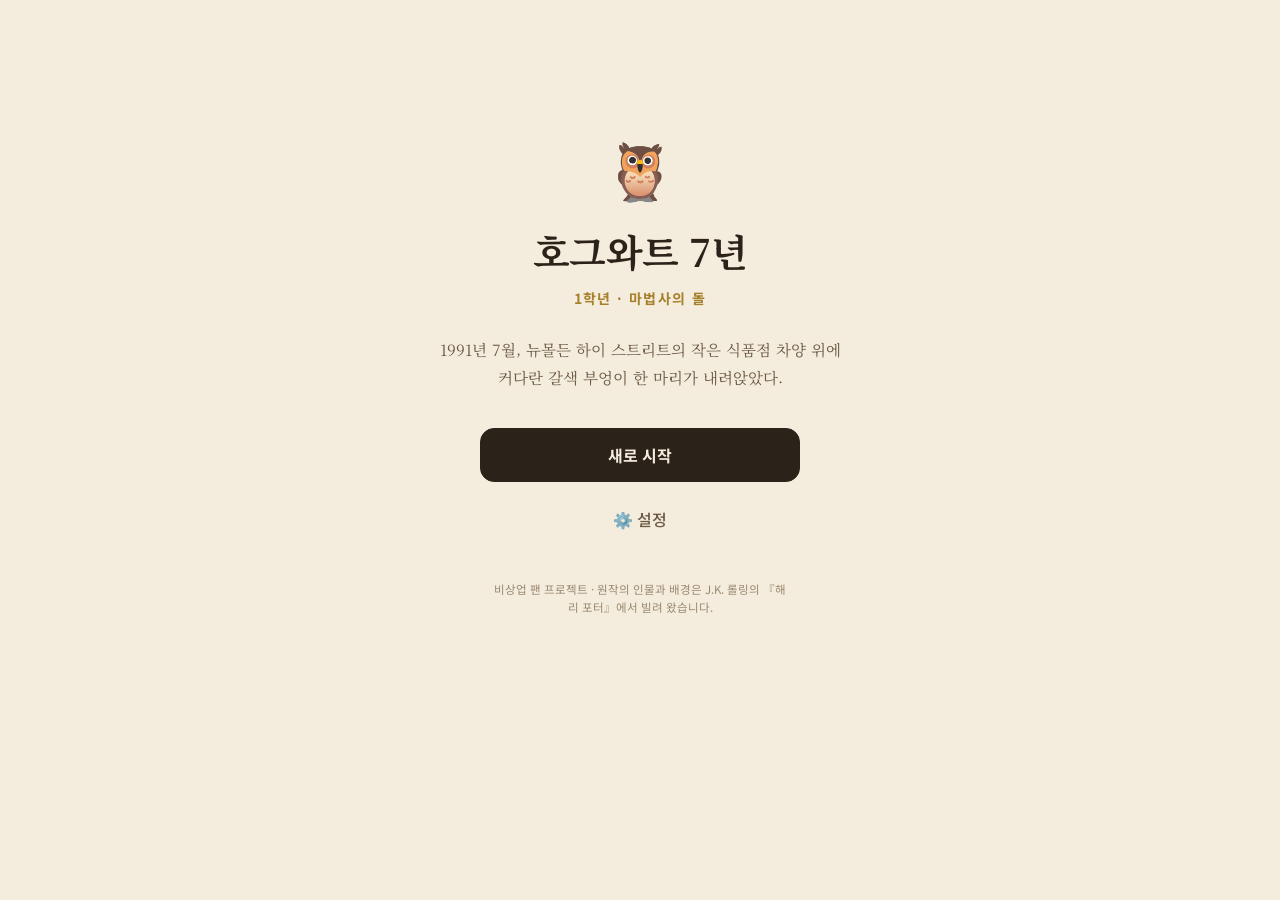
==== index.html @ 5352c22d "판정 개선: 벌점 제거, 속마음 표시, 걸린 것 미리 보기, 다시 해 보기 - 같은 능력치 반복 감점 제거, 새로운 접근에는 성공률·경험치 보너스 - 성공률 숫자 대신 영운의 속마" ====
<!doctype html>
<html lang="ko">
<head>
<meta charset="UTF-8" />
<meta name="viewport" content="width=device-width, initial-scale=1.0, viewport-fit=cover" />
<title>호그와트 7년</title>
<meta name="description" content="해리 포터와 같은 해에 입학한 윤영운의 호그와트 7년 — 사건 카드로 겪는 텍스트 어드벤처" />
<meta name="theme-color" content="#f4ecdc" media="(prefers-color-scheme: light)" />
<meta name="theme-color" content="#16131c" media="(prefers-color-scheme: dark)" />
<link rel="manifest" href="manifest.json" />
<link rel="icon" href="icons/icon-192.png" />
<link rel="apple-touch-icon" href="icons/icon-192.png" />
<link rel="preconnect" href="https://fonts.googleapis.com" />
<link rel="preconnect" href="https://fonts.gstatic.com" crossorigin />
<link href="https://fonts.googleapis.com/css2?family=Noto+Serif+KR:wght@400;600;700&family=Noto+Sans+KR:wght@400;500;700&display=swap" rel="stylesheet" />
<link rel="stylesheet" href="css/style.css" />
</head>
<body>
<div id="app">
  <header id="topbar" hidden>
    <div id="dateline"></div>
    <div id="resbar"></div>
  </header>
  <main id="stage" aria-live="polite"></main>
  <nav id="dock" hidden>
    <button data-sheet="log"><span>📜</span>기록</button>
    <button data-sheet="bag"><span>🎒</span>소지품</button>
    <button data-sheet="me"><span>🪄</span>영운</button>
    <button data-sheet="dex"><span>📖</span>도감</button>
    <button data-sheet="settings"><span>⚙️</span>설정</button>
  </nav>
  <div id="sheet-backdrop" hidden></div>
  <section id="sheet" role="dialog" aria-modal="true" hidden>
    <div class="sheet-grip"></div>
    <div id="sheet-body"></div>
  </section>
  <div id="toast" role="status"></div>
</div>

<!-- 데이터 · 코어 (순서 중요) -->
<script src="js/data/meta.js"></script>
<script src="js/data/voices.js"></script>
<script src="js/core/state.js"></script>
<script src="js/core/rules.js"></script>
<script src="js/core/game.js"></script>
<!-- 1학년 -->
<script src="js/data/year1/prologue.js"></script>
<script src="js/data/year1/canon_autumn.js"></script>
<script src="js/data/year1/canon_spring.js"></script>
<script src="js/data/year1/places_castle.js"></script>
<script src="js/data/year1/places_grounds.js"></script>
<script src="js/data/year1/bonds.js"></script>
<!-- 화면 -->
<script src="js/ui/settings.js"></script>
<script src="js/ui/ui.js"></script>
<script src="js/main.js"></script>
<script src="js/pwa.js"></script>
</body>
</html>
---- css/style.css ----
/* 호그와트 7년 — 양피지(낮) / 밤 테마 */
:root {
  --bg: #f4ecdc;
  --bg2: #ebe0c8;
  --card: #fbf6ea;
  --ink: #2b2219;
  --ink2: #6b5a45;
  --ink3: #9a8a72;
  --line: #d9cbb0;
  --accent: #7a2e2e;
  --gold: #a7802c;
  --good: #2f6b45;
  --bad: #a03a2c;
  --recall: #efe2c2;
  --shadow: 0 1px 2px rgba(60, 40, 10, .08), 0 4px 14px rgba(60, 40, 10, .07);
  --serif: 'Noto Serif KR', 'Nanum Myeongjo', 'AppleMyungjo', serif;
  --sans: 'Noto Sans KR', -apple-system, 'Apple SD Gothic Neo', 'Malgun Gothic', sans-serif;
  --fs: 17.5px;
  color-scheme: light;
}
@media (prefers-color-scheme: dark) {
  :root:not([data-theme="light"]) {
    --bg: #16131c; --bg2: #1f1b27; --card: #221d2b; --ink: #ece4d4; --ink2: #b5a88f; --ink3: #7f7563;
    --line: #3a3345; --accent: #e08a7a; --gold: #d8b56a; --good: #7fc59a; --bad: #f08b7a; --recall: #2c2636;
    --shadow: 0 1px 2px rgba(0,0,0,.3), 0 6px 18px rgba(0,0,0,.25);
    color-scheme: dark;
  }
}
:root[data-theme="dark"] {
  --bg: #16131c; --bg2: #1f1b27; --card: #221d2b; --ink: #ece4d4; --ink2: #b5a88f; --ink3: #7f7563;
  --line: #3a3345; --accent: #e08a7a; --gold: #d8b56a; --good: #7fc59a; --bad: #f08b7a; --recall: #2c2636;
  --shadow: 0 1px 2px rgba(0,0,0,.3), 0 6px 18px rgba(0,0,0,.25);
  color-scheme: dark;
}
:root[data-font="l"] { --fs: 19.5px; }
:root[data-font="xl"] { --fs: 22px; }

* { box-sizing: border-box; }
html { -webkit-text-size-adjust: 100%; }
body {
  margin: 0; background: var(--bg); color: var(--ink); font-family: var(--sans);
  -webkit-font-smoothing: antialiased; -webkit-tap-highlight-color: transparent;
}
button { font: inherit; color: inherit; cursor: pointer; }
#app { max-width: 640px; margin: 0 auto; min-height: 100vh; min-height: 100dvh; }

/* ── 상단 ── */
#topbar {
  position: sticky; top: 0; z-index: 10; background: color-mix(in srgb, var(--bg) 92%, transparent);
  backdrop-filter: blur(8px); -webkit-backdrop-filter: blur(8px);
  padding: calc(env(safe-area-inset-top) + 8px) 16px 8px; border-bottom: 1px solid var(--line);
}
#dateline { display: flex; align-items: center; gap: 8px; font-size: 13px; color: var(--ink2); }
#dateline .year { font-weight: 700; color: var(--ink); }
#dateline .house { margin-left: auto; font-size: 12px; font-weight: 700; color: #fff; background: var(--house); padding: 2px 9px; border-radius: 99px; }
#resbar { display: flex; gap: 4px; margin-top: 6px; }
#resbar .res {
  flex: 1; display: flex; align-items: center; justify-content: center; gap: 4px; padding: 4px 0;
  background: var(--card); border: 1px solid var(--line); border-radius: 9px; font-size: 13px;
}
#resbar .res b { font-variant-numeric: tabular-nums; font-weight: 600; }
#resbar .res.low b { color: var(--bad); }
#resbar .res.up { animation: up .9s; }
#resbar .res.down { animation: down .9s; }
@keyframes up { 0%, 60% { background: color-mix(in srgb, var(--good) 22%, var(--card)); } }
@keyframes down { 0%, 60% { background: color-mix(in srgb, var(--bad) 22%, var(--card)); } }

/* ── 본문 ── */
#stage { padding: 18px 16px calc(96px + env(safe-area-inset-bottom)); }
.scene-head { display: flex; gap: 10px; font-size: 12.5px; color: var(--ink3); letter-spacing: .02em; }
.scene-head span + span::before { content: '·'; margin-right: 10px; }
.scene-title { font-family: var(--serif); font-size: 24px; font-weight: 700; margin: 4px 0 18px; line-height: 1.35; letter-spacing: -.01em; }
.prose { font-family: var(--serif); font-size: var(--fs); line-height: 1.85; word-break: keep-all; overflow-wrap: anywhere; }
.prose p { margin: 0 0 1em; }
.prose p:not(.shown) { display: none; }
.prose em { font-style: italic; color: var(--ink2); }
:root[data-motion="full"] .prose p.shown { animation: fadein .5s ease-out; }
@keyframes fadein { from { opacity: 0; } to { opacity: 1; } }

.recall {
  display: flex; gap: 10px; align-items: flex-start; background: var(--recall); border-left: 3px solid var(--gold);
  padding: 10px 12px; border-radius: 8px; margin: -6px 0 16px; font-size: 14px; color: var(--ink2); line-height: 1.6;
}
.recall b { display: block; color: var(--ink); font-size: 13px; }

.chips { display: flex; flex-wrap: wrap; gap: 6px; margin: 4px 0 16px; }
.chip { font-size: 12.5px; padding: 3px 9px; border-radius: 99px; border: 1px solid var(--line); background: var(--card); color: var(--ink2); }
.chip.good { color: var(--good); border-color: color-mix(in srgb, var(--good) 40%, var(--line)); }
.chip.bad { color: var(--bad); border-color: color-mix(in srgb, var(--bad) 40%, var(--line)); }
.chip.big { font-weight: 700; }

.result { border-top: 1px dashed var(--line); margin-top: 8px; padding-top: 18px; }
.picked { font-family: var(--serif); color: var(--ink2); font-size: 15.5px; margin-bottom: 8px; }
.picked span { color: var(--gold); font-weight: 700; }
.grade { display: inline-block; font-size: 13px; font-weight: 700; padding: 3px 10px; border-radius: 6px; margin-bottom: 12px; }
.grade small { font-weight: 400; opacity: .7; margin-left: 4px; }
.g-crit { background: var(--gold); color: #fff; }
.g-success { background: color-mix(in srgb, var(--good) 18%, var(--card)); color: var(--good); }
.g-fail { background: color-mix(in srgb, var(--bad) 14%, var(--card)); color: var(--bad); }
.g-fumble { background: var(--bad); color: #fff; }

/* ── 선택지 ── */
.choices { display: flex; flex-direction: column; gap: 10px; margin-top: 8px; }
:root[data-motion="full"] .choices.appear .choice { animation: fadein .4s ease-out both; }
.choice {
  text-align: left; background: var(--card); border: 1px solid var(--line); border-radius: 14px;
  padding: 12px 14px; box-shadow: var(--shadow); transition: transform .08s;
}
.choice:active { transform: scale(.985); }
.choice:disabled { opacity: .5; }
.choice-top { display: flex; align-items: center; gap: 8px; margin-bottom: 4px; min-height: 4px; }
.tag { font-size: 12px; color: var(--ink2); background: var(--bg2); padding: 2px 8px; border-radius: 6px; }
.tag.key { color: var(--gold); }
.pct { margin-left: auto; font-size: 13px; font-weight: 700; font-variant-numeric: tabular-nums; color: var(--ink2); }
.pct.hi { color: var(--good); }
.pct.lo { color: var(--bad); }
.choice-label { font-family: var(--serif); font-size: calc(var(--fs) - 1px); line-height: 1.55; }
.bonus { display: flex; flex-wrap: wrap; gap: 6px; margin-top: 6px; }
.bonus span { font-size: 11.5px; color: var(--gold); }
.bonus span.neg { color: var(--bad); }
.continue {
  align-self: flex-end; background: var(--ink); color: var(--bg); border: 0; border-radius: 99px;
  padding: 12px 26px; font-weight: 700; font-size: 15px; box-shadow: var(--shadow);
}
.continue span { margin-left: 4px; }

/* ── 행선지 ── */
.travel-head { display: flex; align-items: center; gap: 10px; font-size: 12.5px; color: var(--ink3); }
.progress { flex: 1; height: 4px; background: var(--bg2); border-radius: 99px; overflow: hidden; }
.progress i { display: block; height: 100%; background: var(--gold); }
.travel-mood { font-family: var(--serif); color: var(--ink2); line-height: 1.7; margin: -8px 0 18px; }
.cards { display: flex; flex-direction: column; gap: 10px; }
.place {
  display: flex; align-items: center; gap: 14px; text-align: left; background: var(--card);
  border: 1px solid var(--line); border-radius: 16px; padding: 14px; box-shadow: var(--shadow);
}
.place.safe { background: color-mix(in srgb, var(--good) 6%, var(--card)); }
.place.danger { border-color: color-mix(in srgb, var(--bad) 35%, var(--line)); }
.picon { font-size: 30px; width: 42px; text-align: center; }
.pbody { flex: 1; display: flex; flex-direction: column; gap: 2px; }
.pbody b { font-family: var(--serif); font-size: 17px; }
.pbody small { color: var(--ink2); font-size: 13px; }
.phint { font-size: 15px; letter-spacing: 2px; }
.legend { font-size: 12px; color: var(--ink3); text-align: center; margin-top: 14px; }

/* ── 타이틀 ── */
.title-screen { text-align: center; padding-top: 12vh; display: flex; flex-direction: column; align-items: center; gap: 10px; }
.title-screen .owl { font-size: 56px; }
.title-screen h1 { font-family: var(--serif); font-size: 38px; margin: 6px 0 0; letter-spacing: -.02em; }
.tag-line { color: var(--gold); font-weight: 700; margin: 0; letter-spacing: .1em; font-size: 14px; }
.opening { font-family: var(--serif); color: var(--ink2); line-height: 1.8; margin: 18px 0 26px; font-size: 15.5px; word-break: keep-all; }
.primary, .secondary, .ghost, .danger-btn {
  width: min(320px, 100%); border-radius: 14px; padding: 14px; font-weight: 700; font-size: 16px; border: 1px solid var(--line);
}
.primary { background: var(--ink); color: var(--bg); border-color: var(--ink); }
.primary small { display: block; font-weight: 400; opacity: .75; font-size: 12px; margin-top: 2px; }
.secondary { background: var(--card); }
.ghost { background: transparent; border-color: transparent; color: var(--ink2); font-weight: 500; }
.danger-btn { background: var(--bad); color: #fff; border-color: var(--bad); margin: 8px 0; width: 100%; }
.fine { font-size: 11.5px; color: var(--ink3); margin-top: 24px; line-height: 1.6; max-width: 300px; }

/* ── 학년말 ── */
.yearend { text-align: center; }
.yearend .crest {
  width: 72px; height: 72px; margin: 10px auto 0; border-radius: 50%; background: var(--house); color: #fff;
  display: flex; align-items: center; justify-content: center; font-family: var(--serif); font-size: 18px; font-weight: 700;
}
.yearend h2 { font-family: var(--serif); font-size: 30px; margin: 12px 0 2px; }
.yearend .sub { color: var(--ink2); font-size: 14px; margin: 0 0 18px; }
.yearend h3, .sheet-content h3 { font-family: var(--serif); text-align: left; font-size: 17px; margin: 22px 0 10px; }
.yearend .note { font-family: var(--serif); color: var(--ink2); line-height: 1.8; margin: 26px 0 18px; font-size: 15px; }
.stats-grid { display: grid; grid-template-columns: repeat(5, 1fr); gap: 6px; }
.stats-grid div { background: var(--card); border: 1px solid var(--line); border-radius: 12px; padding: 8px 0; display: flex; flex-direction: column; align-items: center; }
.stats-grid b { font-size: 20px; }
.stats-grid small { font-size: 11.5px; color: var(--ink2); }
.summary, .kvlist { list-style: none; padding: 0; margin: 16px 0 0; text-align: left; }
.summary li, .kvlist li { display: flex; justify-content: space-between; padding: 9px 2px; border-bottom: 1px solid var(--line); font-size: 14.5px; }
.rels { list-style: none; padding: 0; margin: 0; text-align: left; }
.rels li { display: grid; grid-template-columns: 9.5em 1fr; align-items: center; gap: 10px; font-size: 14px; padding: 5px 0; }
.rels i { display: block; height: 6px; border-radius: 99px; background: var(--gold); }
.mems { list-style: none; padding: 0; margin: 0; text-align: left; font-size: 14px; line-height: 1.6; color: var(--ink2); }
.mems li { padding: 7px 0; border-bottom: 1px solid var(--line); }
.mems b { color: var(--ink); margin-right: 4px; }

/* ── 하단 독 ── */
#dock {
  position: fixed; left: 0; right: 0; bottom: 0; z-index: 10; display: flex; justify-content: center;
  background: color-mix(in srgb, var(--bg) 94%, transparent); backdrop-filter: blur(8px); -webkit-backdrop-filter: blur(8px);
  border-top: 1px solid var(--line); padding: 6px 8px calc(6px + env(safe-area-inset-bottom));
}
#dock button { flex: 1; max-width: 120px; background: none; border: 0; display: flex; flex-direction: column; align-items: center; gap: 1px; font-size: 11.5px; color: var(--ink2); padding: 4px 0; }
#dock button span { font-size: 19px; }

/* ── 바텀시트 ── */
#sheet-backdrop { position: fixed; inset: 0; background: rgba(20, 12, 4, .38); z-index: 20; }
#sheet {
  position: fixed; left: 0; right: 0; bottom: 0; z-index: 21; max-width: 640px; margin: 0 auto; max-height: 82vh; overflow-y: auto;
  background: var(--bg); border-radius: 20px 20px 0 0; padding: 8px 18px calc(24px + env(safe-area-inset-bottom)); box-shadow: 0 -8px 30px rgba(0,0,0,.2);
}
:root[data-motion="full"] #sheet.open { animation: sheetup .25s ease-out; }
@keyframes sheetup { from { transform: translateY(30px); opacity: 0; } }
.sheet-grip { width: 40px; height: 4px; background: var(--line); border-radius: 99px; margin: 4px auto 6px; }
.sheet-content h3:first-child { margin-top: 10px; }
.kv { display: flex; justify-content: space-between; gap: 12px; font-size: 14.5px; padding: 8px 0; border-bottom: 1px solid var(--line); margin: 0; }
.kv span { color: var(--ink2); flex-shrink: 0; }
.kv b { text-align: right; font-weight: 600; }
.items, .log, .cardlist { list-style: none; padding: 0; margin: 0; }
.items li { display: flex; align-items: center; gap: 12px; padding: 10px 0; border-bottom: 1px solid var(--line); }
.items .ic { font-size: 22px; width: 30px; text-align: center; }
.items li div { flex: 1; display: flex; flex-direction: column; gap: 2px; }
.items small { color: var(--ink2); font-size: 12.5px; line-height: 1.5; }
.items .use { background: var(--ink); color: var(--bg); border: 0; border-radius: 8px; padding: 6px 12px; font-size: 13px; font-weight: 700; }
.log li { padding: 10px 0; border-bottom: 1px solid var(--line); display: flex; flex-direction: column; gap: 2px; font-size: 14px; }
.log small { color: var(--ink3); font-size: 11.5px; }
.log span { color: var(--ink2); font-family: var(--serif); }
.log .g { font-style: normal; font-size: 11.5px; color: var(--gold); margin-left: 4px; }
.cardlist { display: grid; grid-template-columns: 1fr 1fr; gap: 8px; }
.cardlist li { background: var(--card); border: 1px solid var(--line); border-radius: 12px; padding: 10px; display: flex; flex-direction: column; gap: 4px; }
.cardlist li b { font-family: var(--serif); font-size: 14px; }
.cardlist li small { font-size: 11.5px; color: var(--ink2); line-height: 1.5; }
.cardlist li.locked { opacity: .5; }
.empty { color: var(--ink3); font-size: 14px; padding: 10px 0; border: 0 !important; }
.hint { font-size: 13px; color: var(--ink2); line-height: 1.6; }
.setting { display: flex; flex-direction: column; gap: 8px; margin: 14px 0; font-size: 14.5px; }
.seg { display: flex; background: var(--bg2); border-radius: 10px; padding: 3px; gap: 3px; }
.seg button { flex: 1; border: 0; background: none; padding: 8px 4px; border-radius: 8px; font-size: 13.5px; color: var(--ink2); }
.seg button.on { background: var(--card); color: var(--ink); font-weight: 700; box-shadow: var(--shadow); }
.sheet-content .secondary { width: 100%; }

#toast {
  position: fixed; left: 50%; bottom: calc(84px + env(safe-area-inset-bottom)); transform: translateX(-50%) translateY(10px);
  background: var(--ink); color: var(--bg); padding: 10px 16px; border-radius: 12px; font-size: 13.5px; max-width: calc(100% - 32px);
  opacity: 0; pointer-events: none; transition: opacity .2s, transform .2s; z-index: 30; line-height: 1.5;
}
#toast.show { opacity: 1; transform: translateX(-50%); }
:root[data-motion="reduce"] *, :root[data-motion="reduce"] *::before { animation: none !important; transition: none !important; }
[hidden] { display: none !important; }
.choice-top:empty { display: none; }

/* ── 잠긴 길 · 열린 길 · 덕분에 ── */
.choice.locked { opacity: .62; box-shadow: none; background: transparent; border-style: dashed; cursor: default; }
.choice.locked .choice-label { color: var(--ink2); }
.tag.lock { color: var(--ink3); }
.need { font-size: 12.5px; color: var(--ink2); margin-top: 6px; line-height: 1.5; }
.need small { color: var(--ink3); }
.choice.opened { border-color: color-mix(in srgb, var(--gold) 55%, var(--line)); }
.opened-by { font-size: 12px; color: var(--gold); font-weight: 700; margin-bottom: 4px; }
.thanks { background: var(--recall); border-left: 3px solid var(--gold); border-radius: 8px; padding: 8px 12px; margin: 0 0 12px; font-size: 13.5px; color: var(--ink); line-height: 1.6; }
/* ── 레벨업 ── */
.levelup { background: var(--card); border: 1px solid color-mix(in srgb, var(--gold) 55%, var(--line)); border-radius: 14px; padding: 12px; margin: 4px 0 14px; }
.levelup p { margin: 0 0 10px; font-size: 14.5px; }
.levelup p small { color: var(--ink3); margin-left: 6px; }
.levelup .done { margin: 0; color: var(--ink2); }
.stat-pick { display: grid; grid-template-columns: repeat(5, 1fr); gap: 6px; }
.stat-pick button { background: var(--bg2); border: 1px solid var(--line); border-radius: 10px; padding: 8px 0; display: flex; flex-direction: column; align-items: center; }
.stat-pick button:active { background: var(--gold); color: var(--bg); }
.stat-pick b { font-size: 18px; }
.stat-pick small { font-size: 11px; color: var(--ink2); }
.rels li span small { display: block; font-size: 11px; color: var(--ink3); }
#dock button.badge span { position: relative; }
#dock button.badge span::after { content: ''; position: absolute; top: -2px; right: -6px; width: 8px; height: 8px; border-radius: 50%; background: var(--bad); }
.thanks.failed { border-left-color: var(--ink3); color: var(--ink2); }
.thanks .th-head { font-weight: 700; font-size: 12.5px; margin-bottom: 2px; }

/* ── 속마음 · 걸린 것 · 다시 해 보기 ── */
.voice { font-family: var(--serif); font-style: italic; font-size: 14px; margin-top: 6px; color: var(--ink2); }
.voice::before { content: '💭 '; font-style: normal; }
.voice.v-sure { color: var(--good); }
.voice.v-scared { color: var(--bad); }
.stakes { display: flex; flex-wrap: wrap; gap: 4px 12px; margin-top: 6px; font-size: 11.5px; }
.stakes .g { color: var(--good); }
.stakes .r { color: var(--bad); }
.retry {
  text-align: left; background: var(--card); border: 1px dashed color-mix(in srgb, var(--gold) 70%, var(--line));
  border-radius: 14px; padding: 12px 14px; font-family: var(--serif); font-size: 15px;
}
.retry small { display: block; font-family: var(--sans); font-size: 11.5px; color: var(--ink3); margin-top: 2px; }
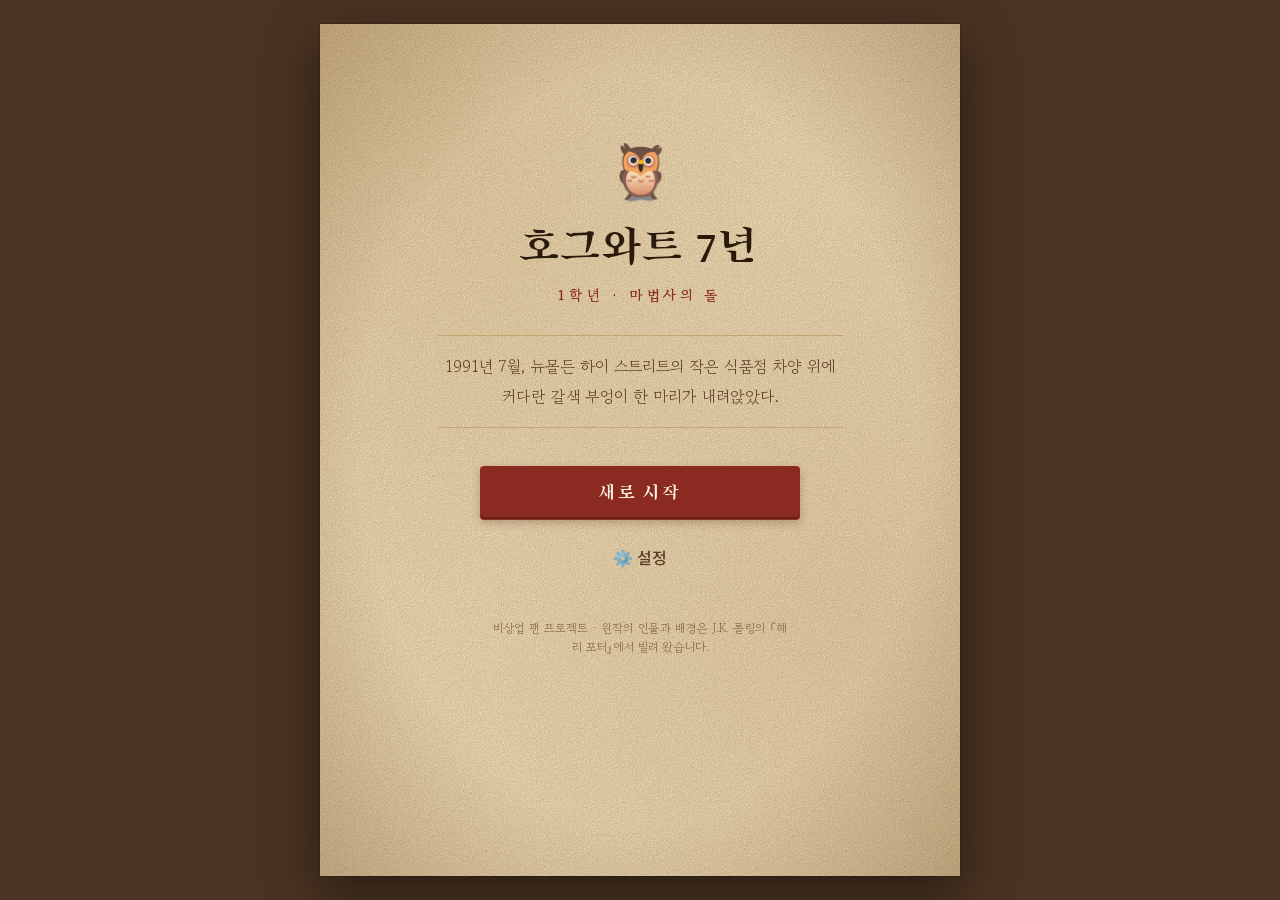
==== commit fdca7cca: "양피지 스타일 UI: 종이 결·그을린 가장자리, 붉은 머리글자, 밀랍 인장 능력치, 도장 판정, 가죽 메뉴 - 제목은 송명체, 본문은 고운바탕(대비 높은 먹색), 작은 안내 글은 " ====
--- a/index.html
+++ b/index.html
@@ -5,14 +5,14 @@
 <meta name="viewport" content="width=device-width, initial-scale=1.0, viewport-fit=cover" />
 <title>호그와트 7년</title>
 <meta name="description" content="해리 포터와 같은 해에 입학한 윤영운의 호그와트 7년 — 사건 카드로 겪는 텍스트 어드벤처" />
-<meta name="theme-color" content="#f4ecdc" media="(prefers-color-scheme: light)" />
-<meta name="theme-color" content="#16131c" media="(prefers-color-scheme: dark)" />
+<meta name="theme-color" content="#f3e5c4" media="(prefers-color-scheme: light)" />
+<meta name="theme-color" content="#2a2017" media="(prefers-color-scheme: dark)" />
 <link rel="manifest" href="manifest.json" />
 <link rel="icon" href="icons/icon-192.png" />
 <link rel="apple-touch-icon" href="icons/icon-192.png" />
 <link rel="preconnect" href="https://fonts.googleapis.com" />
 <link rel="preconnect" href="https://fonts.gstatic.com" crossorigin />
-<link href="https://fonts.googleapis.com/css2?family=Noto+Serif+KR:wght@400;600;700&family=Noto+Sans+KR:wght@400;500;700&display=swap" rel="stylesheet" />
+<link href="https://fonts.googleapis.com/css2?family=Song+Myung&family=Gowun+Batang:wght@400;700&family=Noto+Serif+KR:wght@400;700&family=Noto+Sans+KR:wght@400;500;700&display=swap" rel="stylesheet" />
 <link rel="stylesheet" href="css/style.css" />
 </head>
 <body>
--- a/css/style.css
+++ b/css/style.css
@@ -1,235 +1,343 @@
-/* 호그와트 7년 — 양피지(낮) / 밤 테마 */
+/* 호그와트 7년 — 책상 위의 양피지 한 장
+   낮: 햇빛 아래 양피지 · 밤: 촛불 아래 양피지
+   본문은 진한 먹색(대비 12:1 이상), 장식은 테두리·제목·도장에만 쓴다 */
 :root {
-  --bg: #f4ecdc;
-  --bg2: #ebe0c8;
-  --card: #fbf6ea;
-  --ink: #2b2219;
-  --ink2: #6b5a45;
-  --ink3: #9a8a72;
-  --line: #d9cbb0;
-  --accent: #7a2e2e;
-  --gold: #a7802c;
-  --good: #2f6b45;
-  --bad: #a03a2c;
-  --recall: #efe2c2;
-  --shadow: 0 1px 2px rgba(60, 40, 10, .08), 0 4px 14px rgba(60, 40, 10, .07);
-  --serif: 'Noto Serif KR', 'Nanum Myeongjo', 'AppleMyungjo', serif;
+  --desk: #4a3322;          /* 바깥 책상 */
+  --paper: #f3e5c4;         /* 양피지 */
+  --paper-deep: #e6d2a6;    /* 덧댄 종이·패널 */
+  --slip: #f8eed6;          /* 선택지 쪽지 */
+  --ink: #2a1a0c;           /* 먹 */
+  --ink2: #5a3f26;
+  --ink3: #866848;
+  --rule: #c4a571;          /* 괘선 */
+  --seal: #8a2a20;          /* 밀랍 붉은색 */
+  --seal-ink: #fbefdc;
+  --gold: #8f6a1c;          /* 금박 (종이 위에서 읽히는 어두운 금) */
+  --good: #2c5e33;
+  --bad: #9a2c1f;
+  --leather: #3a2516;       /* 가죽 띠 */
+  --leather-ink: #ecd9a9;
+  --edge: rgba(110, 66, 20, .28);   /* 그을린 가장자리 */
+  --grain-alpha: .10;
+  --shadow: 0 1px 0 rgba(255,255,255,.45) inset, 0 1px 2px rgba(70,40,10,.10), 0 3px 10px rgba(70,40,10,.10);
+  --display: 'Song Myung', 'Gowun Batang', 'Noto Serif KR', serif;
+  --serif: 'Gowun Batang', 'Noto Serif KR', 'Nanum Myeongjo', 'AppleMyungjo', serif;
   --sans: 'Noto Sans KR', -apple-system, 'Apple SD Gothic Neo', 'Malgun Gothic', sans-serif;
-  --fs: 17.5px;
+  --fs: 18px;
+  --s-courage: #8a2a20; --s-wisdom: #24456f; --s-diligence: #8a6414; --s-cunning: #285c3d; --s-magic: #5a3478;
   color-scheme: light;
 }
 @media (prefers-color-scheme: dark) {
   :root:not([data-theme="light"]) {
-    --bg: #16131c; --bg2: #1f1b27; --card: #221d2b; --ink: #ece4d4; --ink2: #b5a88f; --ink3: #7f7563;
-    --line: #3a3345; --accent: #e08a7a; --gold: #d8b56a; --good: #7fc59a; --bad: #f08b7a; --recall: #2c2636;
-    --shadow: 0 1px 2px rgba(0,0,0,.3), 0 6px 18px rgba(0,0,0,.25);
+    --desk: #0b0805; --paper: #2a2017; --paper-deep: #352a1e; --slip: #33281c;
+    --ink: #f1e3c3; --ink2: #d2bb8f; --ink3: #a08a66; --rule: #6a5434;
+    --seal: #c8584a; --seal-ink: #fff3e3; --gold: #e2b65e; --good: #9fd29c; --bad: #f2937f;
+    --leather: #160f09; --leather-ink: #e8cf92; --edge: rgba(0, 0, 0, .55); --grain-alpha: .06;
+    --shadow: 0 1px 2px rgba(0,0,0,.4), 0 4px 14px rgba(0,0,0,.35);
+    --s-courage: #e07a6c; --s-wisdom: #8db4e8; --s-diligence: #e0b85e; --s-cunning: #84c99c; --s-magic: #c3a0e8;
     color-scheme: dark;
   }
 }
 :root[data-theme="dark"] {
-  --bg: #16131c; --bg2: #1f1b27; --card: #221d2b; --ink: #ece4d4; --ink2: #b5a88f; --ink3: #7f7563;
-  --line: #3a3345; --accent: #e08a7a; --gold: #d8b56a; --good: #7fc59a; --bad: #f08b7a; --recall: #2c2636;
-  --shadow: 0 1px 2px rgba(0,0,0,.3), 0 6px 18px rgba(0,0,0,.25);
+  --desk: #0b0805; --paper: #2a2017; --paper-deep: #352a1e; --slip: #33281c;
+  --ink: #f1e3c3; --ink2: #d2bb8f; --ink3: #a08a66; --rule: #6a5434;
+  --seal: #c8584a; --seal-ink: #fff3e3; --gold: #e2b65e; --good: #9fd29c; --bad: #f2937f;
+  --leather: #160f09; --leather-ink: #e8cf92; --edge: rgba(0, 0, 0, .55); --grain-alpha: .06;
+  --shadow: 0 1px 2px rgba(0,0,0,.4), 0 4px 14px rgba(0,0,0,.35);
+  --s-courage: #e07a6c; --s-wisdom: #8db4e8; --s-diligence: #e0b85e; --s-cunning: #84c99c; --s-magic: #c3a0e8;
   color-scheme: dark;
 }
-:root[data-font="l"] { --fs: 19.5px; }
-:root[data-font="xl"] { --fs: 22px; }
+:root[data-font="l"] { --fs: 20px; }
+:root[data-font="xl"] { --fs: 22.5px; }
 
 * { box-sizing: border-box; }
 html { -webkit-text-size-adjust: 100%; }
 body {
-  margin: 0; background: var(--bg); color: var(--ink); font-family: var(--sans);
+  margin: 0; color: var(--ink); font-family: var(--sans);
+  background-color: var(--desk);
   -webkit-font-smoothing: antialiased; -webkit-tap-highlight-color: transparent;
 }
 button { font: inherit; color: inherit; cursor: pointer; }
-#app { max-width: 640px; margin: 0 auto; min-height: 100vh; min-height: 100dvh; }
-
-/* ── 상단 ── */
+button:focus-visible { outline: 2px solid var(--gold); outline-offset: 2px; }
+
+/* 양피지 한 장: 종이 결(노이즈) + 얼룩 + 그을린 가장자리 */
+#app {
+  position: relative; max-width: 640px; margin: 0 auto; min-height: 100vh; min-height: 100dvh;
+  background-color: var(--paper);
+  background-image:
+    url("data:image/svg+xml,%3Csvg xmlns='http://www.w3.org/2000/svg' width='180' height='180'%3E%3Cfilter id='n'%3E%3CfeTurbulence type='fractalNoise' baseFrequency='.85' numOctaves='3' stitchTiles='stitch'/%3E%3CfeColorMatrix values='0 0 0 0 .32 0 0 0 0 .2 0 0 0 0 .08 0 0 0 1 0'/%3E%3C/filter%3E%3Crect width='100%25' height='100%25' filter='url(%23n)' opacity='.5'/%3E%3C/svg%3E"),
+    radial-gradient(ellipse at 18% 12%, rgba(160, 110, 40, .10), transparent 45%),
+    radial-gradient(ellipse at 85% 70%, rgba(150, 95, 30, .09), transparent 50%),
+    radial-gradient(ellipse at 50% 50%, transparent 62%, var(--edge) 100%);
+  background-blend-mode: multiply, normal, normal, normal;
+}
+:root[data-theme="dark"] #app { background-blend-mode: soft-light, normal, normal, normal; }
+@media (prefers-color-scheme: dark) { :root:not([data-theme="light"]) #app { background-blend-mode: soft-light, normal, normal, normal; } }
+@media (min-width: 660px) {
+  #app { margin: 24px auto; min-height: calc(100vh - 48px); box-shadow: 0 0 0 1px rgba(0,0,0,.15), 0 18px 50px rgba(0,0,0,.45); }
+}
+
+/* ── 상단: 머리 괘선 ── */
 #topbar {
-  position: sticky; top: 0; z-index: 10; background: color-mix(in srgb, var(--bg) 92%, transparent);
-  backdrop-filter: blur(8px); -webkit-backdrop-filter: blur(8px);
-  padding: calc(env(safe-area-inset-top) + 8px) 16px 8px; border-bottom: 1px solid var(--line);
-}
-#dateline { display: flex; align-items: center; gap: 8px; font-size: 13px; color: var(--ink2); }
-#dateline .year { font-weight: 700; color: var(--ink); }
-#dateline .house { margin-left: auto; font-size: 12px; font-weight: 700; color: #fff; background: var(--house); padding: 2px 9px; border-radius: 99px; }
+  position: sticky; top: 0; z-index: 10;
+  background: color-mix(in srgb, var(--paper) 94%, transparent);
+  backdrop-filter: blur(6px); -webkit-backdrop-filter: blur(6px);
+  padding: calc(env(safe-area-inset-top) + 8px) 16px 8px;
+  border-bottom: 3px double var(--rule);
+}
+#dateline { display: flex; align-items: center; gap: 8px; font-family: var(--serif); font-size: 14px; color: var(--ink2); }
+#dateline .year { font-family: var(--display); font-size: 16px; color: var(--ink); }
+#dateline .house {
+  margin-left: auto; font-family: var(--display); font-size: 13px; color: var(--seal-ink); background: var(--house);
+  padding: 2px 11px; border-radius: 3px; letter-spacing: .08em; box-shadow: inset 0 0 0 1px rgba(255,255,255,.25);
+}
 #resbar { display: flex; gap: 4px; margin-top: 6px; }
 #resbar .res {
   flex: 1; display: flex; align-items: center; justify-content: center; gap: 4px; padding: 4px 0;
-  background: var(--card); border: 1px solid var(--line); border-radius: 9px; font-size: 13px;
-}
-#resbar .res b { font-variant-numeric: tabular-nums; font-weight: 600; }
+  background: transparent; border: 1px solid var(--rule); border-radius: 4px; font-size: 13px; color: var(--ink);
+}
+#resbar .res b { font-variant-numeric: tabular-nums; font-weight: 700; }
 #resbar .res.low b { color: var(--bad); }
 #resbar .res.up { animation: up .9s; }
 #resbar .res.down { animation: down .9s; }
-@keyframes up { 0%, 60% { background: color-mix(in srgb, var(--good) 22%, var(--card)); } }
-@keyframes down { 0%, 60% { background: color-mix(in srgb, var(--bad) 22%, var(--card)); } }
+@keyframes up { 0%, 60% { background: color-mix(in srgb, var(--good) 20%, transparent); } }
+@keyframes down { 0%, 60% { background: color-mix(in srgb, var(--bad) 20%, transparent); } }
 
 /* ── 본문 ── */
-#stage { padding: 18px 16px calc(96px + env(safe-area-inset-bottom)); }
-.scene-head { display: flex; gap: 10px; font-size: 12.5px; color: var(--ink3); letter-spacing: .02em; }
-.scene-head span + span::before { content: '·'; margin-right: 10px; }
-.scene-title { font-family: var(--serif); font-size: 24px; font-weight: 700; margin: 4px 0 18px; line-height: 1.35; letter-spacing: -.01em; }
-.prose { font-family: var(--serif); font-size: var(--fs); line-height: 1.85; word-break: keep-all; overflow-wrap: anywhere; }
+#stage { padding: 22px 16px calc(100px + env(safe-area-inset-bottom)); }
+.scene-head {
+  display: flex; flex-wrap: wrap; gap: 4px 10px; font-family: var(--serif); font-size: 13px;
+  color: var(--ink3); letter-spacing: .06em;
+}
+.scene-head span + span::before { content: '✦'; margin-right: 10px; font-size: 9px; vertical-align: 2px; color: var(--gold); }
+.scene-title {
+  font-family: var(--display); font-size: 29px; font-weight: 400; margin: 6px 0 4px; line-height: 1.3;
+  color: var(--ink); text-wrap: balance;
+}
+.scene-title::after {
+  content: ''; display: block; height: 10px; margin: 12px 0 18px;
+  background:
+    linear-gradient(var(--rule), var(--rule)) left center / calc(50% - 18px) 1px no-repeat,
+    linear-gradient(var(--rule), var(--rule)) right center / calc(50% - 18px) 1px no-repeat,
+    radial-gradient(circle, var(--gold) 3px, transparent 3.5px) center / 12px 10px no-repeat;
+}
+.prose { font-family: var(--serif); font-size: var(--fs); line-height: 1.9; word-break: keep-all; overflow-wrap: anywhere; color: var(--ink); }
 .prose p { margin: 0 0 1em; }
 .prose p:not(.shown) { display: none; }
 .prose em { font-style: italic; color: var(--ink2); }
+/* 장면 첫 글자: 필사본의 붉은 머리글자 */
+.scene > .prose > p:first-child::first-letter {
+  font-family: var(--display); float: left; font-size: 3.15em; line-height: .92; margin: .06em .14em 0 0;
+  color: var(--seal);
+}
 :root[data-motion="full"] .prose p.shown { animation: fadein .5s ease-out; }
 @keyframes fadein { from { opacity: 0; } to { opacity: 1; } }
 
 .recall {
-  display: flex; gap: 10px; align-items: flex-start; background: var(--recall); border-left: 3px solid var(--gold);
-  padding: 10px 12px; border-radius: 8px; margin: -6px 0 16px; font-size: 14px; color: var(--ink2); line-height: 1.6;
-}
-.recall b { display: block; color: var(--ink); font-size: 13px; }
+  display: flex; gap: 10px; align-items: flex-start; background: var(--paper-deep);
+  border: 1px dashed var(--rule); padding: 10px 12px; border-radius: 2px; margin: -4px 0 18px;
+  font-family: var(--serif); font-size: 14.5px; color: var(--ink2); line-height: 1.65; transform: rotate(-.4deg);
+}
+.recall b { display: block; color: var(--ink); font-size: 13.5px; }
 
 .chips { display: flex; flex-wrap: wrap; gap: 6px; margin: 4px 0 16px; }
-.chip { font-size: 12.5px; padding: 3px 9px; border-radius: 99px; border: 1px solid var(--line); background: var(--card); color: var(--ink2); }
-.chip.good { color: var(--good); border-color: color-mix(in srgb, var(--good) 40%, var(--line)); }
-.chip.bad { color: var(--bad); border-color: color-mix(in srgb, var(--bad) 40%, var(--line)); }
+.chip {
+  font-size: 12.5px; padding: 3px 9px; border-radius: 3px; border: 1px solid var(--rule);
+  background: color-mix(in srgb, var(--slip) 70%, transparent); color: var(--ink2);
+}
+.chip.good { color: var(--good); border-color: color-mix(in srgb, var(--good) 45%, var(--rule)); }
+.chip.bad { color: var(--bad); border-color: color-mix(in srgb, var(--bad) 45%, var(--rule)); }
 .chip.big { font-weight: 700; }
 
-.result { border-top: 1px dashed var(--line); margin-top: 8px; padding-top: 18px; }
-.picked { font-family: var(--serif); color: var(--ink2); font-size: 15.5px; margin-bottom: 8px; }
+/* 결과: 꽃무늬 구분선 */
+.result { margin-top: 10px; padding-top: 6px; }
+.result::before {
+  content: '❦'; display: block; text-align: center; color: var(--gold); font-size: 18px; margin-bottom: 14px;
+  background:
+    linear-gradient(var(--rule), var(--rule)) left center / calc(50% - 22px) 1px no-repeat,
+    linear-gradient(var(--rule), var(--rule)) right center / calc(50% - 22px) 1px no-repeat;
+}
+.picked { font-family: var(--serif); color: var(--ink2); font-size: 15.5px; margin-bottom: 10px; }
 .picked span { color: var(--gold); font-weight: 700; }
-.grade { display: inline-block; font-size: 13px; font-weight: 700; padding: 3px 10px; border-radius: 6px; margin-bottom: 12px; }
-.grade small { font-weight: 400; opacity: .7; margin-left: 4px; }
-.g-crit { background: var(--gold); color: #fff; }
-.g-success { background: color-mix(in srgb, var(--good) 18%, var(--card)); color: var(--good); }
-.g-fail { background: color-mix(in srgb, var(--bad) 14%, var(--card)); color: var(--bad); }
-.g-fumble { background: var(--bad); color: #fff; }
-
-/* ── 선택지 ── */
-.choices { display: flex; flex-direction: column; gap: 10px; margin-top: 8px; }
+/* 판정: 찍힌 도장 */
+.grade {
+  display: inline-block; font-family: var(--display); font-size: 16px; padding: 2px 12px; margin-bottom: 14px;
+  border: 2px solid currentColor; border-radius: 4px; transform: rotate(-2deg); letter-spacing: .12em;
+}
+.grade small { font-family: var(--sans); font-size: 11px; opacity: .75; margin-left: 4px; letter-spacing: 0; }
+.g-crit { color: var(--gold); box-shadow: inset 0 0 0 2px color-mix(in srgb, var(--gold) 30%, transparent); }
+.g-success { color: var(--good); }
+.g-fail { color: var(--ink2); }
+.g-fumble { color: var(--bad); }
+
+/* ── 선택지: 양피지 쪽지 ── */
+.choices { display: flex; flex-direction: column; gap: 12px; margin-top: 10px; }
 :root[data-motion="full"] .choices.appear .choice { animation: fadein .4s ease-out both; }
 .choice {
-  text-align: left; background: var(--card); border: 1px solid var(--line); border-radius: 14px;
-  padding: 12px 14px; box-shadow: var(--shadow); transition: transform .08s;
-}
-.choice:active { transform: scale(.985); }
+  text-align: left; background: var(--slip); border: 1px solid var(--rule); border-radius: 3px;
+  padding: 12px 14px 12px 16px; box-shadow: var(--shadow); transition: transform .08s; position: relative;
+}
+.choice::before { content: ''; position: absolute; left: 6px; top: 10px; bottom: 10px; width: 1px; background: var(--rule); }
+.choice:active { transform: translateY(1px); }
 .choice:disabled { opacity: .5; }
-.choice-top { display: flex; align-items: center; gap: 8px; margin-bottom: 4px; min-height: 4px; }
-.tag { font-size: 12px; color: var(--ink2); background: var(--bg2); padding: 2px 8px; border-radius: 6px; }
-.tag.key { color: var(--gold); }
+.choice-top { display: flex; align-items: center; gap: 8px; margin-bottom: 6px; min-height: 4px; }
+/* 능력치: 밀랍 인장 */
+.tag {
+  display: inline-flex; align-items: center; gap: 4px; font-size: 12.5px; font-weight: 700;
+  color: var(--seal-ink); background: var(--seal); padding: 2px 10px 2px 8px; border-radius: 99px;
+  box-shadow: inset 0 -1px 0 rgba(0,0,0,.2), inset 0 1px 0 rgba(255,255,255,.2);
+}
+.tag.s-courage { background: var(--s-courage); }
+.tag.s-wisdom { background: var(--s-wisdom); }
+.tag.s-diligence { background: var(--s-diligence); }
+.tag.s-cunning { background: var(--s-cunning); }
+.tag.s-magic { background: var(--s-magic); }
+:root[data-theme="dark"] .tag { color: #1b120a; }
+@media (prefers-color-scheme: dark) { :root:not([data-theme="light"]) .tag { color: #1b120a; } }
+.tag.key { color: var(--gold); background: transparent; box-shadow: none; }
 .pct { margin-left: auto; font-size: 13px; font-weight: 700; font-variant-numeric: tabular-nums; color: var(--ink2); }
 .pct.hi { color: var(--good); }
 .pct.lo { color: var(--bad); }
-.choice-label { font-family: var(--serif); font-size: calc(var(--fs) - 1px); line-height: 1.55; }
-.bonus { display: flex; flex-wrap: wrap; gap: 6px; margin-top: 6px; }
-.bonus span { font-size: 11.5px; color: var(--gold); }
+.choice-label { font-family: var(--serif); font-size: calc(var(--fs) - 1px); line-height: 1.55; color: var(--ink); font-weight: 700; }
+.bonus { display: flex; flex-wrap: wrap; gap: 4px 10px; margin-top: 6px; }
+.bonus span { font-size: 12px; color: var(--gold); font-weight: 700; }
 .bonus span.neg { color: var(--bad); }
+/* 계속: 밀랍 봉인 */
 .continue {
-  align-self: flex-end; background: var(--ink); color: var(--bg); border: 0; border-radius: 99px;
-  padding: 12px 26px; font-weight: 700; font-size: 15px; box-shadow: var(--shadow);
+  align-self: flex-end; background: var(--seal); color: var(--seal-ink); border: 0; border-radius: 99px;
+  padding: 12px 28px; font-family: var(--display); font-size: 17px; letter-spacing: .1em;
+  box-shadow: inset 0 -2px 0 rgba(0,0,0,.25), inset 0 2px 0 rgba(255,255,255,.18), 0 3px 8px rgba(70,20,10,.3);
 }
 .continue span { margin-left: 4px; }
 
-/* ── 행선지 ── */
-.travel-head { display: flex; align-items: center; gap: 10px; font-size: 12.5px; color: var(--ink3); }
-.progress { flex: 1; height: 4px; background: var(--bg2); border-radius: 99px; overflow: hidden; }
-.progress i { display: block; height: 100%; background: var(--gold); }
-.travel-mood { font-family: var(--serif); color: var(--ink2); line-height: 1.7; margin: -8px 0 18px; }
-.cards { display: flex; flex-direction: column; gap: 10px; }
+/* ── 행선지: 지도 위의 표식 ── */
+.travel-head { display: flex; align-items: center; gap: 10px; font-family: var(--serif); font-size: 13px; color: var(--ink3); }
+.progress { flex: 1; height: 6px; border: 1px solid var(--rule); border-radius: 0; overflow: hidden; }
+.progress i { display: block; height: 100%; background: repeating-linear-gradient(90deg, var(--gold) 0 6px, transparent 6px 8px); }
+.travel-mood { font-family: var(--serif); color: var(--ink2); line-height: 1.75; margin: -6px 0 18px; font-size: 15.5px; }
+.cards { display: flex; flex-direction: column; gap: 12px; }
 .place {
-  display: flex; align-items: center; gap: 14px; text-align: left; background: var(--card);
-  border: 1px solid var(--line); border-radius: 16px; padding: 14px; box-shadow: var(--shadow);
-}
-.place.safe { background: color-mix(in srgb, var(--good) 6%, var(--card)); }
-.place.danger { border-color: color-mix(in srgb, var(--bad) 35%, var(--line)); }
-.picon { font-size: 30px; width: 42px; text-align: center; }
-.pbody { flex: 1; display: flex; flex-direction: column; gap: 2px; }
-.pbody b { font-family: var(--serif); font-size: 17px; }
-.pbody small { color: var(--ink2); font-size: 13px; }
+  display: flex; align-items: center; gap: 14px; text-align: left; background: var(--slip);
+  border: 1px solid var(--rule); border-left: 3px double var(--rule); border-radius: 3px; padding: 14px; box-shadow: var(--shadow);
+}
+.place.safe { border-left-color: var(--good); }
+.place.danger { border-left-color: var(--bad); }
+.picon {
+  font-size: 26px; width: 48px; height: 48px; flex-shrink: 0; display: flex; align-items: center; justify-content: center;
+  border: 1px solid var(--rule); border-radius: 50%; background: var(--paper-deep);
+}
+.pbody { flex: 1; min-width: 0; display: flex; flex-direction: column; gap: 2px; }
+.pbody b { font-family: var(--display); font-size: 19px; font-weight: 400; }
+.pbody small { color: var(--ink2); font-size: 13.5px; font-family: var(--serif); }
 .phint { font-size: 15px; letter-spacing: 2px; }
-.legend { font-size: 12px; color: var(--ink3); text-align: center; margin-top: 14px; }
-
-/* ── 타이틀 ── */
-.title-screen { text-align: center; padding-top: 12vh; display: flex; flex-direction: column; align-items: center; gap: 10px; }
-.title-screen .owl { font-size: 56px; }
-.title-screen h1 { font-family: var(--serif); font-size: 38px; margin: 6px 0 0; letter-spacing: -.02em; }
-.tag-line { color: var(--gold); font-weight: 700; margin: 0; letter-spacing: .1em; font-size: 14px; }
-.opening { font-family: var(--serif); color: var(--ink2); line-height: 1.8; margin: 18px 0 26px; font-size: 15.5px; word-break: keep-all; }
+.legend { font-size: 12px; color: var(--ink3); text-align: center; margin-top: 16px; font-family: var(--serif); }
+
+/* ── 타이틀: 액자 속 표제지 ── */
+.title-screen {
+  text-align: center; padding: 9vh 4px 0; display: flex; flex-direction: column; align-items: center; gap: 10px;
+}
+.title-screen .owl { font-size: 54px; }
+.title-screen h1 {
+  font-family: var(--display); font-weight: 400; font-size: 44px; margin: 4px 0 0; letter-spacing: .04em; color: var(--ink);
+}
+.tag-line { color: var(--seal); font-family: var(--serif); font-weight: 700; margin: 0; letter-spacing: .3em; font-size: 14px; }
+.opening {
+  font-family: var(--serif); color: var(--ink2); line-height: 1.85; margin: 20px 0 28px; font-size: 16px; word-break: keep-all;
+  padding: 16px 8px; border-top: 1px solid var(--rule); border-bottom: 1px solid var(--rule);
+}
 .primary, .secondary, .ghost, .danger-btn {
-  width: min(320px, 100%); border-radius: 14px; padding: 14px; font-weight: 700; font-size: 16px; border: 1px solid var(--line);
-}
-.primary { background: var(--ink); color: var(--bg); border-color: var(--ink); }
-.primary small { display: block; font-weight: 400; opacity: .75; font-size: 12px; margin-top: 2px; }
-.secondary { background: var(--card); }
+  width: min(320px, 100%); border-radius: 4px; padding: 14px; font-weight: 700; font-size: 16px; border: 1px solid var(--rule);
+}
+.primary {
+  background: var(--seal); color: var(--seal-ink); border-color: transparent; font-family: var(--display); font-weight: 400; font-size: 19px; letter-spacing: .1em;
+  box-shadow: inset 0 -2px 0 rgba(0,0,0,.25), 0 3px 8px rgba(70,20,10,.25);
+}
+.primary small { display: block; font-family: var(--sans); font-weight: 400; opacity: .85; font-size: 12px; margin-top: 2px; letter-spacing: 0; }
+.secondary { background: var(--slip); font-family: var(--serif); }
 .ghost { background: transparent; border-color: transparent; color: var(--ink2); font-weight: 500; }
-.danger-btn { background: var(--bad); color: #fff; border-color: var(--bad); margin: 8px 0; width: 100%; }
-.fine { font-size: 11.5px; color: var(--ink3); margin-top: 24px; line-height: 1.6; max-width: 300px; }
+.danger-btn { background: var(--bad); color: var(--seal-ink); border-color: var(--bad); margin: 8px 0; width: 100%; }
+.fine { font-size: 12px; color: var(--ink3); margin-top: 24px; line-height: 1.6; max-width: 300px; font-family: var(--serif); }
 
 /* ── 학년말 ── */
 .yearend { text-align: center; }
 .yearend .crest {
-  width: 72px; height: 72px; margin: 10px auto 0; border-radius: 50%; background: var(--house); color: #fff;
-  display: flex; align-items: center; justify-content: center; font-family: var(--serif); font-size: 18px; font-weight: 700;
-}
-.yearend h2 { font-family: var(--serif); font-size: 30px; margin: 12px 0 2px; }
-.yearend .sub { color: var(--ink2); font-size: 14px; margin: 0 0 18px; }
-.yearend h3, .sheet-content h3 { font-family: var(--serif); text-align: left; font-size: 17px; margin: 22px 0 10px; }
-.yearend .note { font-family: var(--serif); color: var(--ink2); line-height: 1.8; margin: 26px 0 18px; font-size: 15px; }
+  width: 78px; height: 78px; margin: 10px auto 0; border-radius: 50%; background: var(--house); color: var(--seal-ink);
+  display: flex; align-items: center; justify-content: center; font-family: var(--display); font-size: 20px;
+  box-shadow: inset 0 0 0 4px rgba(255,255,255,.18), inset 0 -3px 0 rgba(0,0,0,.25), 0 4px 10px rgba(0,0,0,.25);
+}
+.yearend h2 { font-family: var(--display); font-weight: 400; font-size: 34px; margin: 12px 0 2px; }
+.yearend .sub { color: var(--ink2); font-size: 14px; margin: 0 0 18px; font-family: var(--serif); }
+.yearend h3, .sheet-content h3 { font-family: var(--display); font-weight: 400; text-align: left; font-size: 20px; margin: 24px 0 10px; color: var(--ink); }
+.yearend .note { font-family: var(--serif); color: var(--ink2); line-height: 1.85; margin: 26px 0 18px; font-size: 15.5px; }
 .stats-grid { display: grid; grid-template-columns: repeat(5, 1fr); gap: 6px; }
-.stats-grid div { background: var(--card); border: 1px solid var(--line); border-radius: 12px; padding: 8px 0; display: flex; flex-direction: column; align-items: center; }
-.stats-grid b { font-size: 20px; }
-.stats-grid small { font-size: 11.5px; color: var(--ink2); }
+.stats-grid div { background: var(--slip); border: 1px solid var(--rule); border-radius: 3px; padding: 8px 0; display: flex; flex-direction: column; align-items: center; }
+.stats-grid b { font-size: 20px; font-family: var(--serif); }
+.stats-grid small { font-size: 12px; color: var(--ink2); }
 .summary, .kvlist { list-style: none; padding: 0; margin: 16px 0 0; text-align: left; }
-.summary li, .kvlist li { display: flex; justify-content: space-between; padding: 9px 2px; border-bottom: 1px solid var(--line); font-size: 14.5px; }
+.summary li, .kvlist li { display: flex; justify-content: space-between; gap: 12px; padding: 9px 2px; border-bottom: 1px dotted var(--rule); font-size: 15px; font-family: var(--serif); }
 .rels { list-style: none; padding: 0; margin: 0; text-align: left; }
-.rels li { display: grid; grid-template-columns: 9.5em 1fr; align-items: center; gap: 10px; font-size: 14px; padding: 5px 0; }
-.rels i { display: block; height: 6px; border-radius: 99px; background: var(--gold); }
-.mems { list-style: none; padding: 0; margin: 0; text-align: left; font-size: 14px; line-height: 1.6; color: var(--ink2); }
-.mems li { padding: 7px 0; border-bottom: 1px solid var(--line); }
+.rels li { display: grid; grid-template-columns: 9.5em 1fr; align-items: center; gap: 10px; font-size: 14.5px; padding: 6px 0; font-family: var(--serif); }
+.rels i { display: block; height: 6px; border-radius: 1px; background: var(--seal); }
+.mems { list-style: none; padding: 0; margin: 0; text-align: left; font-size: 14.5px; line-height: 1.65; color: var(--ink2); font-family: var(--serif); }
+.mems li { padding: 8px 0; border-bottom: 1px dotted var(--rule); }
 .mems b { color: var(--ink); margin-right: 4px; }
 
-/* ── 하단 독 ── */
+/* ── 하단: 가죽 띠 ── */
 #dock {
   position: fixed; left: 0; right: 0; bottom: 0; z-index: 10; display: flex; justify-content: center;
-  background: color-mix(in srgb, var(--bg) 94%, transparent); backdrop-filter: blur(8px); -webkit-backdrop-filter: blur(8px);
-  border-top: 1px solid var(--line); padding: 6px 8px calc(6px + env(safe-area-inset-bottom));
-}
-#dock button { flex: 1; max-width: 120px; background: none; border: 0; display: flex; flex-direction: column; align-items: center; gap: 1px; font-size: 11.5px; color: var(--ink2); padding: 4px 0; }
+  max-width: 640px; margin: 0 auto;
+  background: var(--leather);
+  background-image: linear-gradient(rgba(255,255,255,.06), transparent 40%);
+  border-top: 2px solid var(--gold);
+  padding: 6px 8px calc(6px + env(safe-area-inset-bottom));
+}
+#dock button {
+  flex: 1; max-width: 120px; background: none; border: 0; display: flex; flex-direction: column; align-items: center; gap: 2px;
+  font-family: var(--serif); font-size: 12px; color: var(--leather-ink); padding: 4px 0;
+}
 #dock button span { font-size: 19px; }
 
-/* ── 바텀시트 ── */
-#sheet-backdrop { position: fixed; inset: 0; background: rgba(20, 12, 4, .38); z-index: 20; }
+/* ── 바텀시트: 덧댄 양피지 ── */
+#sheet-backdrop { position: fixed; inset: 0; background: rgba(20, 12, 4, .5); z-index: 20; }
 #sheet {
-  position: fixed; left: 0; right: 0; bottom: 0; z-index: 21; max-width: 640px; margin: 0 auto; max-height: 82vh; overflow-y: auto;
-  background: var(--bg); border-radius: 20px 20px 0 0; padding: 8px 18px calc(24px + env(safe-area-inset-bottom)); box-shadow: 0 -8px 30px rgba(0,0,0,.2);
+  position: fixed; left: 0; right: 0; bottom: 0; z-index: 21; max-width: 640px; margin: 0 auto; max-height: 84vh; overflow-y: auto;
+  background: var(--paper); border-radius: 6px 6px 0 0; border-top: 3px double var(--rule);
+  padding: 8px 18px calc(24px + env(safe-area-inset-bottom)); box-shadow: 0 -8px 30px rgba(0,0,0,.35);
 }
 :root[data-motion="full"] #sheet.open { animation: sheetup .25s ease-out; }
 @keyframes sheetup { from { transform: translateY(30px); opacity: 0; } }
-.sheet-grip { width: 40px; height: 4px; background: var(--line); border-radius: 99px; margin: 4px auto 6px; }
+.sheet-grip { width: 44px; height: 4px; background: var(--rule); border-radius: 2px; margin: 4px auto 6px; }
 .sheet-content h3:first-child { margin-top: 10px; }
-.kv { display: flex; justify-content: space-between; gap: 12px; font-size: 14.5px; padding: 8px 0; border-bottom: 1px solid var(--line); margin: 0; }
+.kv { display: flex; justify-content: space-between; gap: 12px; font-size: 15px; padding: 8px 0; border-bottom: 1px dotted var(--rule); margin: 0; font-family: var(--serif); }
 .kv span { color: var(--ink2); flex-shrink: 0; }
-.kv b { text-align: right; font-weight: 600; }
+.kv b { text-align: right; font-weight: 700; }
 .items, .log, .cardlist { list-style: none; padding: 0; margin: 0; }
-.items li { display: flex; align-items: center; gap: 12px; padding: 10px 0; border-bottom: 1px solid var(--line); }
+.items li { display: flex; align-items: center; gap: 12px; padding: 10px 0; border-bottom: 1px dotted var(--rule); }
 .items .ic { font-size: 22px; width: 30px; text-align: center; }
-.items li div { flex: 1; display: flex; flex-direction: column; gap: 2px; }
-.items small { color: var(--ink2); font-size: 12.5px; line-height: 1.5; }
-.items .use { background: var(--ink); color: var(--bg); border: 0; border-radius: 8px; padding: 6px 12px; font-size: 13px; font-weight: 700; }
-.log li { padding: 10px 0; border-bottom: 1px solid var(--line); display: flex; flex-direction: column; gap: 2px; font-size: 14px; }
-.log small { color: var(--ink3); font-size: 11.5px; }
-.log span { color: var(--ink2); font-family: var(--serif); }
-.log .g { font-style: normal; font-size: 11.5px; color: var(--gold); margin-left: 4px; }
+.items li div { flex: 1; min-width: 0; display: flex; flex-direction: column; gap: 2px; font-family: var(--serif); }
+.items small { color: var(--ink2); font-size: 13px; line-height: 1.55; }
+.items .use { background: var(--seal); color: var(--seal-ink); border: 0; border-radius: 99px; padding: 6px 14px; font-size: 13px; font-weight: 700; }
+.log li { padding: 10px 0; border-bottom: 1px dotted var(--rule); display: flex; flex-direction: column; gap: 2px; font-size: 14.5px; font-family: var(--serif); }
+.log small { color: var(--ink3); font-size: 12px; }
+.log span { color: var(--ink2); }
+.log .g { font-style: normal; font-size: 12px; color: var(--gold); margin-left: 4px; }
 .cardlist { display: grid; grid-template-columns: 1fr 1fr; gap: 8px; }
-.cardlist li { background: var(--card); border: 1px solid var(--line); border-radius: 12px; padding: 10px; display: flex; flex-direction: column; gap: 4px; }
-.cardlist li b { font-family: var(--serif); font-size: 14px; }
-.cardlist li small { font-size: 11.5px; color: var(--ink2); line-height: 1.5; }
-.cardlist li.locked { opacity: .5; }
-.empty { color: var(--ink3); font-size: 14px; padding: 10px 0; border: 0 !important; }
-.hint { font-size: 13px; color: var(--ink2); line-height: 1.6; }
-.setting { display: flex; flex-direction: column; gap: 8px; margin: 14px 0; font-size: 14.5px; }
-.seg { display: flex; background: var(--bg2); border-radius: 10px; padding: 3px; gap: 3px; }
-.seg button { flex: 1; border: 0; background: none; padding: 8px 4px; border-radius: 8px; font-size: 13.5px; color: var(--ink2); }
-.seg button.on { background: var(--card); color: var(--ink); font-weight: 700; box-shadow: var(--shadow); }
+.cardlist li { background: var(--slip); border: 1px solid var(--rule); border-radius: 3px; padding: 10px; display: flex; flex-direction: column; gap: 4px; min-width: 0; }
+.cardlist li b { font-family: var(--display); font-weight: 400; font-size: 15px; }
+.cardlist li small { font-size: 12px; color: var(--ink2); line-height: 1.55; font-family: var(--serif); }
+.cardlist li.locked { opacity: .55; }
+.empty { color: var(--ink3); font-size: 14px; padding: 10px 0; border: 0 !important; font-family: var(--serif); }
+.hint { font-size: 13.5px; color: var(--ink2); line-height: 1.65; font-family: var(--serif); }
+.setting { display: flex; flex-direction: column; gap: 8px; margin: 14px 0; font-size: 15px; font-family: var(--serif); }
+.seg { display: flex; border: 1px solid var(--rule); border-radius: 4px; padding: 3px; gap: 3px; }
+.seg button { flex: 1; border: 0; background: none; padding: 8px 4px; border-radius: 3px; font-size: 14px; color: var(--ink2); font-family: var(--serif); }
+.seg button.on { background: var(--seal); color: var(--seal-ink); font-weight: 700; }
 .sheet-content .secondary { width: 100%; }
 
 #toast {
-  position: fixed; left: 50%; bottom: calc(84px + env(safe-area-inset-bottom)); transform: translateX(-50%) translateY(10px);
-  background: var(--ink); color: var(--bg); padding: 10px 16px; border-radius: 12px; font-size: 13.5px; max-width: calc(100% - 32px);
+  position: fixed; left: 50%; bottom: calc(86px + env(safe-area-inset-bottom)); transform: translateX(-50%) translateY(10px);
+  background: var(--leather); color: var(--leather-ink); border: 1px solid var(--gold);
+  padding: 10px 16px; border-radius: 4px; font-size: 14px; max-width: calc(100% - 32px); font-family: var(--serif);
   opacity: 0; pointer-events: none; transition: opacity .2s, transform .2s; z-index: 30; line-height: 1.5;
 }
 #toast.show { opacity: 1; transform: translateX(-50%); }
@@ -238,40 +346,45 @@
 .choice-top:empty { display: none; }
 
 /* ── 잠긴 길 · 열린 길 · 덕분에 ── */
-.choice.locked { opacity: .62; box-shadow: none; background: transparent; border-style: dashed; cursor: default; }
-.choice.locked .choice-label { color: var(--ink2); }
-.tag.lock { color: var(--ink3); }
-.need { font-size: 12.5px; color: var(--ink2); margin-top: 6px; line-height: 1.5; }
+.choice.locked { opacity: .7; box-shadow: none; background: transparent; border-style: dashed; cursor: default; }
+.choice.locked::before { display: none; }
+.choice.locked .choice-label { color: var(--ink2); font-weight: 400; }
+.tag.lock { color: var(--ink2); background: transparent; box-shadow: none; padding-left: 0; font-weight: 700; }
+.need { font-size: 13px; color: var(--ink2); margin-top: 6px; line-height: 1.55; font-family: var(--serif); }
 .need small { color: var(--ink3); }
-.choice.opened { border-color: color-mix(in srgb, var(--gold) 55%, var(--line)); }
-.opened-by { font-size: 12px; color: var(--gold); font-weight: 700; margin-bottom: 4px; }
-.thanks { background: var(--recall); border-left: 3px solid var(--gold); border-radius: 8px; padding: 8px 12px; margin: 0 0 12px; font-size: 13.5px; color: var(--ink); line-height: 1.6; }
+.choice.opened { border-color: var(--gold); box-shadow: var(--shadow), 0 0 0 1px color-mix(in srgb, var(--gold) 40%, transparent); }
+.opened-by { font-size: 12.5px; color: var(--gold); font-weight: 700; margin-bottom: 6px; }
+.thanks {
+  background: var(--paper-deep); border-left: 3px solid var(--gold); border-radius: 2px; padding: 8px 12px; margin: 0 0 14px;
+  font-size: 14px; color: var(--ink); line-height: 1.65; font-family: var(--serif);
+}
+.thanks.failed { border-left-color: var(--ink3); color: var(--ink2); }
+.thanks .th-head { font-weight: 700; font-size: 13px; margin-bottom: 2px; }
+
 /* ── 레벨업 ── */
-.levelup { background: var(--card); border: 1px solid color-mix(in srgb, var(--gold) 55%, var(--line)); border-radius: 14px; padding: 12px; margin: 4px 0 14px; }
-.levelup p { margin: 0 0 10px; font-size: 14.5px; }
+.levelup { background: var(--slip); border: 1px solid var(--gold); border-radius: 3px; padding: 12px; margin: 4px 0 14px; box-shadow: var(--shadow); }
+.levelup p { margin: 0 0 10px; font-size: 15px; font-family: var(--serif); }
 .levelup p small { color: var(--ink3); margin-left: 6px; }
 .levelup .done { margin: 0; color: var(--ink2); }
 .stat-pick { display: grid; grid-template-columns: repeat(5, 1fr); gap: 6px; }
-.stat-pick button { background: var(--bg2); border: 1px solid var(--line); border-radius: 10px; padding: 8px 0; display: flex; flex-direction: column; align-items: center; }
-.stat-pick button:active { background: var(--gold); color: var(--bg); }
-.stat-pick b { font-size: 18px; }
-.stat-pick small { font-size: 11px; color: var(--ink2); }
-.rels li span small { display: block; font-size: 11px; color: var(--ink3); }
+.stat-pick button { background: var(--paper-deep); border: 1px solid var(--rule); border-radius: 3px; padding: 8px 0; display: flex; flex-direction: column; align-items: center; }
+.stat-pick button:active { background: var(--seal); color: var(--seal-ink); }
+.stat-pick b { font-size: 18px; font-family: var(--serif); }
+.stat-pick small { font-size: 11.5px; color: var(--ink2); }
+.rels li span small { display: block; font-size: 11.5px; color: var(--ink3); }
 #dock button.badge span { position: relative; }
-#dock button.badge span::after { content: ''; position: absolute; top: -2px; right: -6px; width: 8px; height: 8px; border-radius: 50%; background: var(--bad); }
-.thanks.failed { border-left-color: var(--ink3); color: var(--ink2); }
-.thanks .th-head { font-weight: 700; font-size: 12.5px; margin-bottom: 2px; }
+#dock button.badge span::after { content: ''; position: absolute; top: -2px; right: -6px; width: 8px; height: 8px; border-radius: 50%; background: var(--seal); box-shadow: 0 0 0 2px var(--leather); }
 
 /* ── 속마음 · 걸린 것 · 다시 해 보기 ── */
-.voice { font-family: var(--serif); font-style: italic; font-size: 14px; margin-top: 6px; color: var(--ink2); }
-.voice::before { content: '💭 '; font-style: normal; }
+.voice { font-family: var(--serif); font-style: italic; font-size: 14.5px; margin-top: 6px; color: var(--ink2); }
+.voice::before { content: '✒ '; font-style: normal; color: var(--ink3); }
 .voice.v-sure { color: var(--good); }
 .voice.v-scared { color: var(--bad); }
-.stakes { display: flex; flex-wrap: wrap; gap: 4px 12px; margin-top: 6px; font-size: 11.5px; }
+.stakes { display: flex; flex-wrap: wrap; gap: 4px 12px; margin-top: 8px; padding-top: 6px; border-top: 1px dotted var(--rule); font-size: 12px; }
 .stakes .g { color: var(--good); }
 .stakes .r { color: var(--bad); }
 .retry {
-  text-align: left; background: var(--card); border: 1px dashed color-mix(in srgb, var(--gold) 70%, var(--line));
-  border-radius: 14px; padding: 12px 14px; font-family: var(--serif); font-size: 15px;
-}
-.retry small { display: block; font-family: var(--sans); font-size: 11.5px; color: var(--ink3); margin-top: 2px; }
+  text-align: left; background: var(--slip); border: 1px dashed var(--gold); border-radius: 3px;
+  padding: 12px 14px; font-family: var(--serif); font-size: 15.5px; font-weight: 700; color: var(--ink);
+}
+.retry small { display: block; font-family: var(--sans); font-size: 12px; font-weight: 400; color: var(--ink3); margin-top: 2px; }
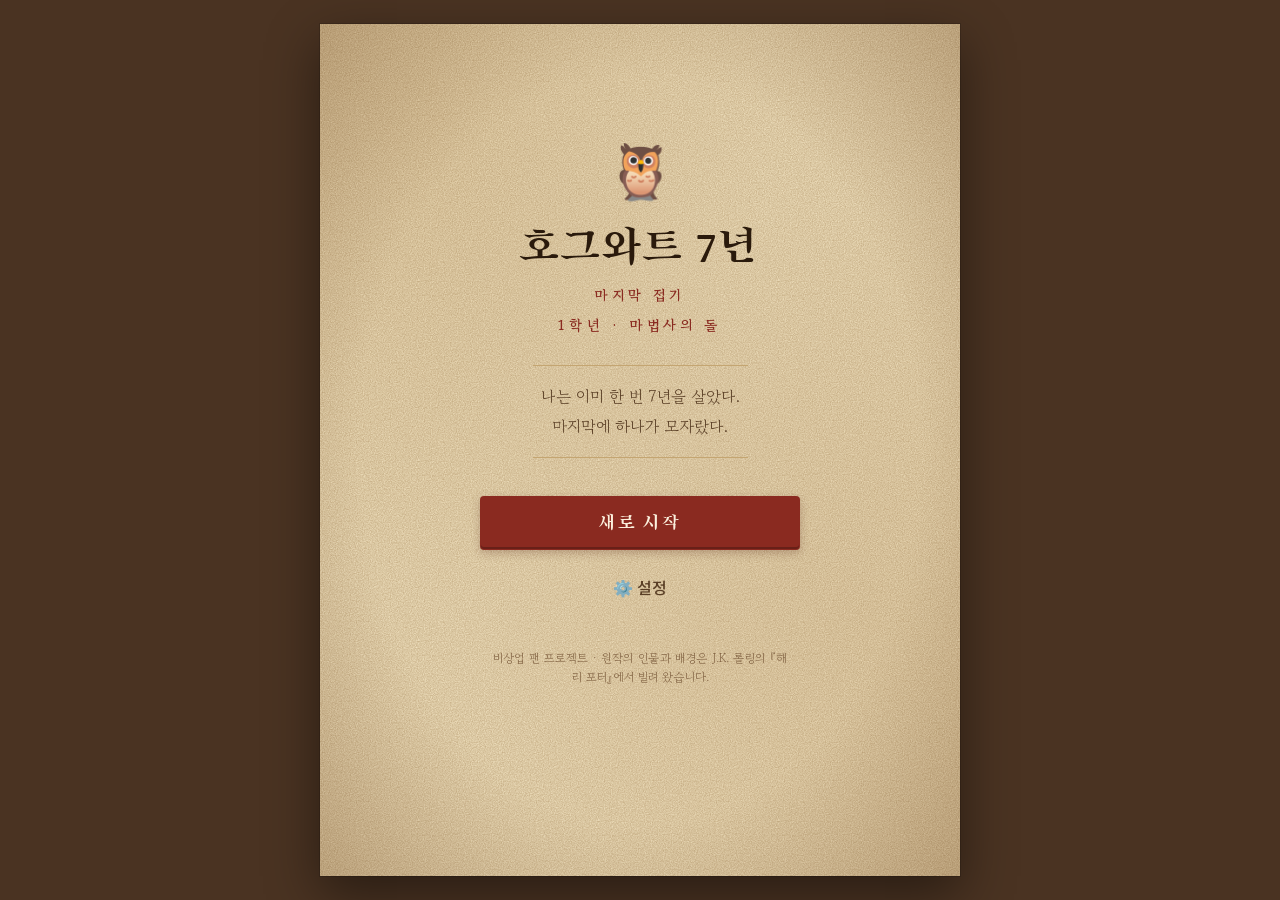
==== commit 2ba3d8bf: "v10 엔진: ❤️·💭 대가 숨김(버거움만 암시), 되찾은 주문, 저장 칸 3개, 6월 준비·매듭 이어짐 표시, 무너진 길 Co-Authored-By: Claude Opus 5.5" ====
--- a/index.html
+++ b/index.html
@@ -23,10 +23,11 @@
   </header>
   <main id="stage" aria-live="polite"></main>
   <nav id="dock" hidden>
-    <button data-sheet="log"><span>📜</span>기록</button>
+    <button data-sheet="log"><span>📓</span>일기장</button>
     <button data-sheet="bag"><span>🎒</span>소지품</button>
-    <button data-sheet="me"><span>🪄</span>영운</button>
+    <button data-sheet="me"><span>🪄</span>나</button>
     <button data-sheet="dex"><span>📖</span>도감</button>
+    <button data-sheet="saves"><span>💾</span>저장</button>
     <button data-sheet="settings"><span>⚙️</span>설정</button>
   </nav>
   <div id="sheet-backdrop" hidden></div>
@@ -39,17 +40,21 @@
 
 <!-- 데이터 · 코어 (순서 중요) -->
 <script src="js/data/meta.js"></script>
-<script src="js/data/voices.js"></script>
 <script src="js/core/state.js"></script>
 <script src="js/core/rules.js"></script>
 <script src="js/core/game.js"></script>
 <!-- 1학년 -->
+<script src="js/data/year1/knots.js"></script>
 <script src="js/data/year1/prologue.js"></script>
 <script src="js/data/year1/canon_autumn.js"></script>
+<script src="js/data/year1/autumn_knots.js"></script>
 <script src="js/data/year1/canon_spring.js"></script>
 <script src="js/data/year1/places_castle.js"></script>
 <script src="js/data/year1/places_grounds.js"></script>
 <script src="js/data/year1/bonds.js"></script>
+<script src="js/data/year1/crisis.js"></script>
+<script src="js/data/year1/stories.js"></script>
+<script src="js/data/year1/system.js"></script>
 <!-- 화면 -->
 <script src="js/ui/settings.js"></script>
 <script src="js/ui/ui.js"></script>
--- a/css/style.css
+++ b/css/style.css
@@ -376,15 +376,111 @@
 #dock button.badge span::after { content: ''; position: absolute; top: -2px; right: -6px; width: 8px; height: 8px; border-radius: 50%; background: var(--seal); box-shadow: 0 0 0 2px var(--leather); }
 
 /* ── 속마음 · 걸린 것 · 다시 해 보기 ── */
-.voice { font-family: var(--serif); font-style: italic; font-size: 14.5px; margin-top: 6px; color: var(--ink2); }
-.voice::before { content: '✒ '; font-style: normal; color: var(--ink3); }
-.voice.v-sure { color: var(--good); }
-.voice.v-scared { color: var(--bad); }
 .stakes { display: flex; flex-wrap: wrap; gap: 4px 12px; margin-top: 8px; padding-top: 6px; border-top: 1px dotted var(--rule); font-size: 12px; }
 .stakes .g { color: var(--good); }
 .stakes .r { color: var(--bad); }
+.tag b { font-weight: 800; margin-left: 2px; }
+.diff { font-size: 12px; letter-spacing: .5px; color: var(--ink2); align-self: center; white-space: nowrap; }
+.diff.d3 { color: #a2621b; } .diff.d4 { color: var(--bad); }
+.reward { font-size: 13px; color: var(--gold); font-weight: 700; letter-spacing: .5px; }
+.reward small { font-weight: 500; color: var(--ink2); letter-spacing: 0; }
+.reward.r3 { color: var(--seal); }
+
+/* 시작 능력치 나누기 */
+.create { padding: 24px 0 40px; }
+.create h2 { font-family: var(--display, var(--serif)); font-size: 26px; margin: 4px 0 6px; }
+.create .sub { color: var(--ink2); font-family: var(--serif); line-height: 1.7; margin: 0 0 16px; }
+.create .left { font-family: var(--serif); font-size: 15px; margin: 0 0 10px; }
+.create .left b { color: var(--seal); font-size: 18px; }
+.stat-row { display: grid; grid-template-columns: 1fr auto; gap: 6px 10px; align-items: center; background: var(--slip); border: 1px solid var(--rule); border-radius: 4px; padding: 12px 14px; margin-bottom: 10px; }
+.stat-row .nm { font-family: var(--serif); font-weight: 700; font-size: 16px; }
+.stat-row .ds { grid-column: 1 / -1; font-size: 13px; color: var(--ink2); line-height: 1.6; }
+.stat-row .ds em { font-style: normal; color: var(--ink); }
+.stat-row .ctl { display: flex; align-items: center; gap: 8px; }
+.stat-row .ctl button { width: 34px; height: 34px; border-radius: 50%; border: 1px solid var(--rule); background: var(--paper); color: var(--ink); font-size: 18px; line-height: 1; }
+.stat-row .ctl button:disabled { opacity: .3; }
+.stat-row .ctl b { min-width: 22px; text-align: center; font-size: 20px; font-variant-numeric: tabular-nums; }
+.create .row-btns { display: flex; gap: 8px; margin: 14px 0; }
+.create .row-btns button { flex: 1; }
+.storylist li { padding: 8px 0; border-bottom: 1px dotted var(--rule); font-family: var(--serif); font-size: 14px; display: flex; justify-content: space-between; gap: 10px; }
+.storylist li small { color: var(--ink2); }
 .retry {
   text-align: left; background: var(--slip); border: 1px dashed var(--gold); border-radius: 3px;
   padding: 12px 14px; font-family: var(--serif); font-size: 15.5px; font-weight: 700; color: var(--ink);
 }
 .retry small { display: block; font-family: var(--sans); font-size: 12px; font-weight: 400; color: var(--ink3); margin-top: 2px; }
+
+/* 부엉이 주문서 */
+.shop { margin-top: 18px; padding-top: 6px; border-top: 2px double var(--rule); }
+.shop h4 { margin: 14px 0 2px; font-family: var(--serif); font-size: 15px; color: var(--ink); }
+.shop .locked-shop { opacity: .75; }
+.items .buy { background: var(--leather); color: var(--leather-ink); white-space: nowrap; }
+.items .buy:disabled { opacity: .4; }
+.items .have { font-style: normal; font-size: 12px; color: var(--ink3); font-weight: 400; margin-left: 4px; }
+.travel .shop-open { display: block; margin: 14px auto 0; }
+.travel .shop-open small { margin-left: 6px; opacity: .8; }
+.tag.sneak { background: transparent; color: var(--ink2); border: 1px dashed var(--rule); }
+
+/* v8 — 열쇠 · 대가 */
+#resbar .res .pips { font-style: normal; letter-spacing: 1px; font-size: 11px; color: var(--seal); }
+#resbar .res.r-mind .pips { color: #3d5a8a; }
+#resbar .res.low .pips { animation: pulse 1.4s infinite; }
+@keyframes pulse { 50% { opacity: .45; } }
+.req { display: flex; flex-wrap: wrap; gap: 4px 6px; margin-top: 8px; padding-top: 6px; border-top: 1px dotted var(--rule); }
+.rq { font-size: 12.5px; padding: 2px 8px; border-radius: 99px; border: 1px solid var(--rule); background: var(--paper); color: var(--ink2); white-space: nowrap; }
+.rq.key { color: var(--gold); border-color: color-mix(in srgb, var(--gold) 50%, transparent); font-weight: 600; }
+.rq.cost { color: var(--bad); border-color: color-mix(in srgb, var(--bad) 40%, transparent); font-weight: 700; }
+.rq.gain { color: var(--good); border-color: color-mix(in srgb, var(--good) 40%, transparent); font-weight: 700; }
+.rq.reward { color: var(--ink); background: var(--slip); }
+.rq.miss { text-decoration: line-through; opacity: .7; }
+.rq.danger { color: var(--bad); border-style: dashed; border-color: color-mix(in srgb, var(--bad) 55%, transparent); font-style: italic; white-space: normal; }
+.rq.danger small { font-weight: 400; margin-left: 2px; }
+.choice.lethal { border-color: var(--bad); }
+.choice.fallback .choice-label { font-style: italic; }
+.rewind { border-style: dashed; }
+.gameover { text-align: center; padding: 24px 0 40px; }
+.gameover .crest { font-size: 54px; margin-top: 12px; }
+.gameover h2 { font-family: var(--display); font-weight: 400; font-size: 32px; margin: 10px 0 2px; }
+.gameover .sub { color: var(--ink2); font-size: 14px; margin: 0 0 16px; font-family: var(--serif); }
+.gameover .prose { text-align: left; }
+.gameover .note { font-family: var(--serif); color: var(--ink2); line-height: 1.8; margin: 20px 0; font-size: 14.5px; }
+.gameover button { display: block; width: 100%; margin-top: 10px; }
+.rq.ease { color: var(--good); border-style: dashed; }
+.week-note { font-size: 13.5px; color: var(--bad); font-family: var(--serif); margin: -4px 0 12px; }
+
+/* 운명의 매듭 */
+.knots { list-style: none; padding: 0; margin: 0 0 12px; }
+.knot { display: flex; gap: 10px; padding: 9px 0; border-bottom: 1px dotted var(--rule); font-family: var(--serif); }
+.knot .ks { width: 24px; text-align: center; font-size: 16px; flex-shrink: 0; }
+.knot div { display: flex; flex-direction: column; gap: 2px; min-width: 0; }
+.knot small { font-size: 11.5px; color: var(--ink3); }
+.knot b { font-size: 14.5px; font-weight: 600; }
+.knot em { font-style: normal; font-size: 12.5px; color: var(--ink2); }
+.knot i { font-size: 12.5px; color: var(--ink2); }
+.knot.todo b { color: var(--ink3); font-weight: 400; }
+.knot.now { background: color-mix(in srgb, var(--gold) 12%, transparent); }
+.knot.cut b { text-decoration: line-through; color: var(--bad); }
+.knot.heavy.todo b::after { content: ' ◆'; color: var(--ink3); font-size: 10px; }
+.cut-note { font-size: 13.5px; color: var(--bad); font-family: var(--serif); margin: -4px 0 8px; }
+.due-note { font-size: 13.5px; color: var(--gold); font-family: var(--serif); margin: -4px 0 10px; line-height: 1.6; }
+
+/* 되찾은 주문의 한 줄 */
+.chip-note { flex-basis: 100%; margin: 2px 2px 0; font-family: var(--serif); font-size: 14px; color: var(--ink2); }
+/* 저장 칸 */
+.slots { list-style: none; padding: 0; margin: 8px 0 12px; display: grid; gap: 10px; }
+.slot { border: 1px solid var(--rule); border-radius: 12px; padding: 12px 14px; background: var(--paper); }
+.slot .slot-head { display: flex; justify-content: space-between; align-items: baseline; gap: 8px; }
+.slot .slot-head b { font-family: var(--serif); }
+.slot .slot-head small { color: var(--ink2); }
+.slot .slot-info { color: var(--ink2); font-size: 13.5px; margin: 4px 0 10px; }
+.slot .slot-btns { display: flex; gap: 8px; }
+.slot .slot-btns button { flex: 1; padding: 9px 0; border-radius: 10px; border: 1px solid var(--rule); background: var(--slip); color: var(--ink); font: inherit; cursor: pointer; }
+.slot .slot-btns button.save { border-color: color-mix(in srgb, var(--gold) 55%, transparent); color: var(--gold); font-weight: 700; }
+.slot .slot-btns button:disabled { opacity: .45; cursor: default; }
+.slot.empty .slot-info { font-style: italic; }
+/* 6월을 위한 준비 */
+.preps { list-style: none; padding: 0; margin: 6px 0 14px; }
+.preps li { display: flex; gap: 10px; padding: 7px 0; border-bottom: 1px dotted var(--rule); }
+.preps li .ic { width: 22px; text-align: center; }
+.preps li small { display: block; color: var(--ink2); }
+.preps li.done b { color: var(--good); }
